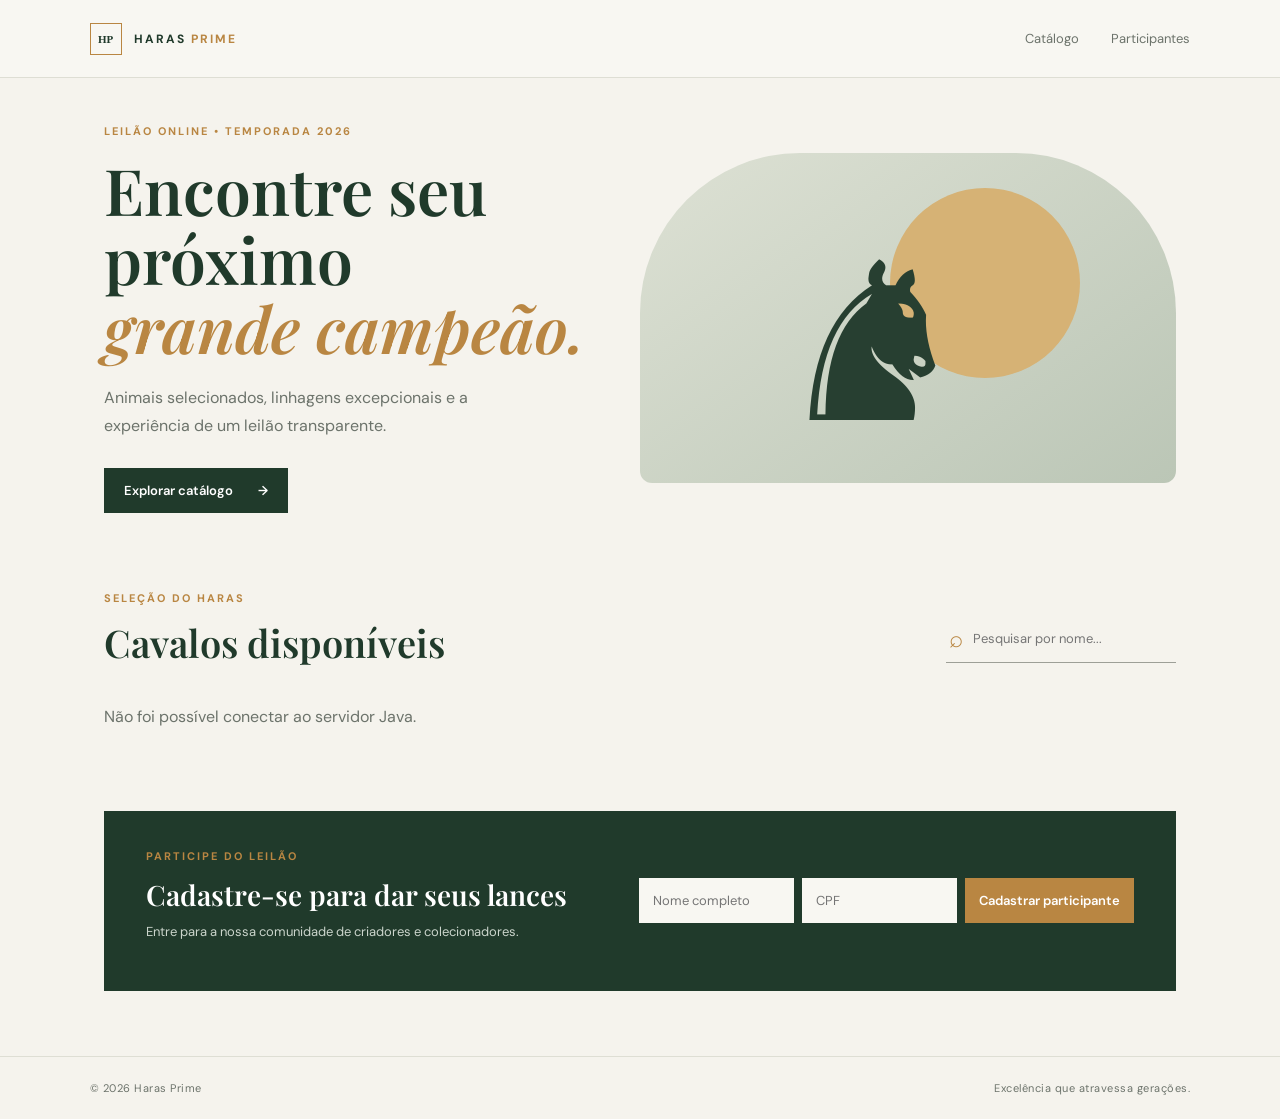
==== frontend/index.html @ 78c5e61d "Projeto inicial do sistema de leilao de cavalos" ====
<!doctype html>
<html lang="pt-BR">
<head><meta charset="UTF-8"><meta name="viewport" content="width=device-width, initial-scale=1"><title>Haras Prime | Leilão de Cavalos</title><link rel="stylesheet" href="style.css"></head>
<body>
<header class="topbar"><a class="brand" href="/"><span class="brand-mark">HP</span><span>HARAS <b>PRIME</b></span></a><nav><a href="#catalogo">Catálogo</a><a href="#participantes">Participantes</a></nav></header>
<main><section class="hero"><div><p class="eyebrow">LEILÃO ONLINE • TEMPORADA 2026</p><h1>Encontre seu próximo<br><em>grande campeão.</em></h1><p class="intro">Animais selecionados, linhagens excepcionais e a experiência de um leilão transparente.</p><a class="button primary" href="#catalogo">Explorar catálogo <span>→</span></a></div><div class="hero-art"><div class="sun"></div><div class="horse">♞</div></div></section>
<section id="catalogo" class="section"><div class="section-heading"><div><p class="eyebrow">SELEÇÃO DO HARAS</p><h2>Cavalos disponíveis</h2></div><div class="search"><span>⌕</span><input id="busca" placeholder="Pesquisar por nome..."></div></div><div id="cavalos" class="grid"><p class="loading">Carregando catálogo...</p></div></section>
<section id="participantes" class="register"><div><p class="eyebrow">PARTICIPE DO LEILÃO</p><h2>Cadastre-se para dar seus lances</h2><p>Entre para a nossa comunidade de criadores e colecionadores.</p></div><form id="form-participante"><input name="nome" placeholder="Nome completo" required><input name="cpf" placeholder="CPF" required><button class="button primary">Cadastrar participante</button></form></section></main>
<footer><span>© 2026 Haras Prime</span><span>Excelência que atravessa gerações.</span></footer><div id="toast" class="toast"></div><script src="script.js"></script></body></html>
---- frontend/style.css ----
@import url('https://fonts.googleapis.com/css2?family=DM+Sans:wght@400;500;600;700&family=Playfair+Display:ital,wght@0,600;0,700;1,600&display=swap');
:root{--ink:#20251f;--muted:#6c736b;--cream:#f5f3ed;--green:#203a2b;--gold:#b98642;--line:#deded4}*{box-sizing:border-box}html{scroll-behavior:smooth}body{margin:0;background:var(--cream);color:var(--ink);font-family:'DM Sans',sans-serif}.topbar{height:78px;display:flex;align-items:center;justify-content:space-between;padding:0 7vw;border-bottom:1px solid var(--line);background:#f8f7f2}.brand{display:flex;align-items:center;gap:12px;color:var(--green);font-size:12px;letter-spacing:2px;text-decoration:none;font-weight:700}.brand b{color:var(--gold)}.brand-mark{border:1px solid var(--gold);width:32px;height:32px;display:grid;place-items:center;font-family:serif;letter-spacing:0;font-size:11px}nav{display:flex;gap:32px}nav a{color:var(--muted);text-decoration:none;font-size:13px}nav a:hover{color:var(--gold)}main{max-width:1200px;margin:auto}.hero{min-height:430px;display:grid;grid-template-columns:1fr 1fr;align-items:center;padding:46px 5vw 20px;overflow:hidden}.eyebrow{color:var(--gold);font-size:11px;font-weight:700;letter-spacing:2px;margin:0 0 17px}.hero h1,h2{font-family:'Playfair Display',serif;font-weight:600;line-height:1.08;margin:0}.hero h1{font-size:clamp(42px,5vw,72px);color:var(--green)}.hero h1 em{color:var(--gold)}.intro{color:var(--muted);line-height:1.7;max-width:420px;margin:22px 0 29px}.button{border:0;padding:14px 20px;cursor:pointer;font:600 13px 'DM Sans';text-decoration:none;display:inline-flex;gap:25px;align-items:center}.primary{background:var(--green);color:#fff}.primary:hover{background:#2c503b}.hero-art{height:330px;position:relative;background:linear-gradient(145deg,#dde1d4,#bbc6b6);border-radius:160px 160px 12px 12px;overflow:hidden}.sun{width:190px;height:190px;border-radius:50%;background:#d6b275;position:absolute;top:35px;right:18%}.horse{position:absolute;bottom:10px;left:25%;font-size:220px;color:#273f31;transform:scaleX(-1);font-family:Georgia}.section{padding:58px 5vw}.section-heading{display:flex;justify-content:space-between;align-items:end;margin-bottom:27px}.section h2{font-size:38px;color:var(--green)}.search{border-bottom:1px solid #9d9f97;padding:8px 3px;display:flex;gap:8px;width:230px}.search span{font-size:24px;color:var(--gold)}.search input{border:0;background:transparent;outline:0;width:100%;font:13px 'DM Sans'}.grid{display:grid;grid-template-columns:repeat(3,1fr);gap:18px}.card{background:#fff;border:1px solid var(--line);padding:18px;transition:.2s}.card:hover{transform:translateY(-4px);box-shadow:0 8px 25px #273f3112}.card-image{height:155px;background:linear-gradient(140deg,#dce3d9,#a9b8a8);display:grid;place-items:center;font-size:100px;color:var(--green);font-family:Georgia}.card h3{margin:17px 0 5px;font:600 22px 'Playfair Display';color:var(--green)}.meta{font-size:12px;color:var(--muted);margin:0 0 15px}.price{font-size:18px;color:var(--gold);font-weight:700}.card-bottom{display:flex;align-items:center;justify-content:space-between;border-top:1px solid var(--line);padding-top:15px;margin-top:18px}.small{padding:10px 14px;font-size:12px}.status{font-size:10px;color:#47704e;font-weight:700;text-transform:uppercase;letter-spacing:1px}.status.closed{color:#a45b48}.register{margin:10px 5vw 65px;padding:38px 42px;background:var(--green);color:#fff;display:flex;justify-content:space-between;gap:30px;align-items:center}.register h2{font-size:28px}.register p:not(.eyebrow){color:#cbd5cc;font-size:13px}.register form{display:flex;gap:8px;flex-wrap:wrap;justify-content:end}.register input{padding:14px;border:0;background:#f8f7f2;outline:0;font:13px 'DM Sans';width:155px}.register .button{padding:14px;background:var(--gold)}footer{padding:24px 7vw;border-top:1px solid var(--line);display:flex;justify-content:space-between;color:var(--muted);font-size:11px;letter-spacing:.5px}.loading{color:var(--muted)}.toast{position:fixed;right:24px;bottom:24px;background:var(--green);color:#fff;padding:15px 18px;opacity:0;transform:translateY(15px);transition:.25s;pointer-events:none;font-size:13px}.toast.show{opacity:1;transform:none}@media(max-width:750px){.topbar{padding:0 5vw}.hero{grid-template-columns:1fr;padding:45px 7vw}.hero-art{display:none}.section-heading{display:block}.search{margin-top:20px;width:100%}.grid{grid-template-columns:1fr}.register{margin:10px 5vw 50px;display:block;padding:28px}.register form{margin-top:22px;justify-content:start}.register input{width:100%}.register .button{width:100%;justify-content:center}footer{display:block}footer span{display:block;margin:5px 0}}

.modal-backdrop{position:fixed;inset:0;background:#18241dcc;display:grid;place-items:center;padding:20px;z-index:10}.modal-card{position:relative;background:#f8f7f2;width:min(480px,100%);max-height:90vh;overflow:auto;padding:32px;box-shadow:0 20px 60px #0005}.modal-close{position:absolute;right:15px;top:10px;border:0;background:none;font-size:28px;color:var(--muted);cursor:pointer}.modal-card h2{font-size:34px;color:var(--green)}.modal-meta{color:var(--muted);font-size:13px}.modal-current{display:flex;justify-content:space-between;align-items:center;border-block:1px solid var(--line);padding:18px 0;margin:22px 0}.modal-current span{color:var(--muted);font-size:12px}.modal-current strong{font-size:24px;color:var(--gold)}#form-lance{display:grid;gap:13px}#form-lance label{display:grid;gap:7px;color:var(--muted);font-size:12px}#form-lance input,#form-lance select{width:100%;padding:13px;border:1px solid var(--line);background:#fff;outline:0;font:13px 'DM Sans'}#form-lance .button{justify-content:center;margin-top:5px}.history{border-top:1px solid var(--line);margin-top:25px;padding-top:18px}.history h3{font:600 18px 'Playfair Display';color:var(--green);margin:0 0 10px}.history ul{list-style:none;padding:0;margin:0}.history li{display:flex;justify-content:space-between;padding:8px 0;border-bottom:1px solid #e9e8e1;color:var(--muted);font-size:12px}.history li strong{color:var(--ink)}.closed-note{background:#f1ded7;color:#8f4c3b;padding:13px;font-size:13px}
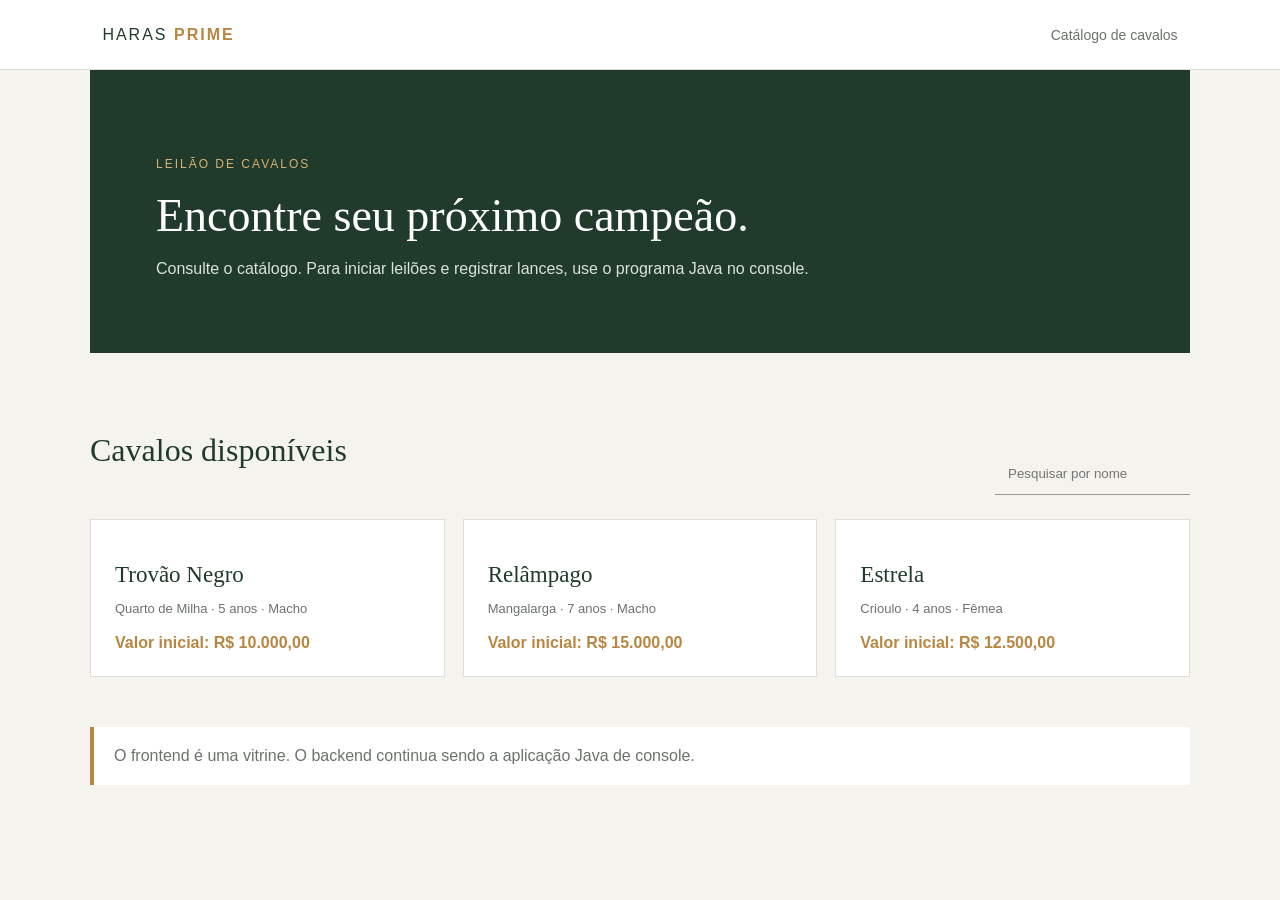
==== commit ee2de1e8: "Simplifica projeto para aplicacao Java de console" ====
--- a/frontend/index.html
+++ b/frontend/index.html
@@ -1,9 +1,4 @@
 <!doctype html>
 <html lang="pt-BR">
-<head><meta charset="UTF-8"><meta name="viewport" content="width=device-width, initial-scale=1"><title>Haras Prime | Leilão de Cavalos</title><link rel="stylesheet" href="style.css"></head>
-<body>
-<header class="topbar"><a class="brand" href="/"><span class="brand-mark">HP</span><span>HARAS <b>PRIME</b></span></a><nav><a href="#catalogo">Catálogo</a><a href="#participantes">Participantes</a></nav></header>
-<main><section class="hero"><div><p class="eyebrow">LEILÃO ONLINE • TEMPORADA 2026</p><h1>Encontre seu próximo<br><em>grande campeão.</em></h1><p class="intro">Animais selecionados, linhagens excepcionais e a experiência de um leilão transparente.</p><a class="button primary" href="#catalogo">Explorar catálogo <span>→</span></a></div><div class="hero-art"><div class="sun"></div><div class="horse">♞</div></div></section>
-<section id="catalogo" class="section"><div class="section-heading"><div><p class="eyebrow">SELEÇÃO DO HARAS</p><h2>Cavalos disponíveis</h2></div><div class="search"><span>⌕</span><input id="busca" placeholder="Pesquisar por nome..."></div></div><div id="cavalos" class="grid"><p class="loading">Carregando catálogo...</p></div></section>
-<section id="participantes" class="register"><div><p class="eyebrow">PARTICIPE DO LEILÃO</p><h2>Cadastre-se para dar seus lances</h2><p>Entre para a nossa comunidade de criadores e colecionadores.</p></div><form id="form-participante"><input name="nome" placeholder="Nome completo" required><input name="cpf" placeholder="CPF" required><button class="button primary">Cadastrar participante</button></form></section></main>
-<footer><span>© 2026 Haras Prime</span><span>Excelência que atravessa gerações.</span></footer><div id="toast" class="toast"></div><script src="script.js"></script></body></html>
+<head><meta charset="UTF-8"><meta name="viewport" content="width=device-width, initial-scale=1"><title>Haras Prime | Catálogo</title><link rel="stylesheet" href="style.css"></head>
+<body><header><a class="logo" href=".">HARAS <strong>PRIME</strong></a><span>Catálogo de cavalos</span></header><main><section class="hero"><p>LEILÃO DE CAVALOS</p><h1>Encontre seu próximo campeão.</h1><span>Consulte o catálogo. Para iniciar leilões e registrar lances, use o programa Java no console.</span></section><section><div class="heading"><h2>Cavalos disponíveis</h2><input id="busca" placeholder="Pesquisar por nome"></div><div id="catalogo" class="grid"></div></section><aside>O frontend é uma vitrine. O backend continua sendo a aplicação Java de console.</aside></main><script src="script.js"></script></body></html>
--- a/frontend/style.css
+++ b/frontend/style.css
@@ -1,4 +1 @@
-@import url('https://fonts.googleapis.com/css2?family=DM+Sans:wght@400;500;600;700&family=Playfair+Display:ital,wght@0,600;0,700;1,600&display=swap');
-:root{--ink:#20251f;--muted:#6c736b;--cream:#f5f3ed;--green:#203a2b;--gold:#b98642;--line:#deded4}*{box-sizing:border-box}html{scroll-behavior:smooth}body{margin:0;background:var(--cream);color:var(--ink);font-family:'DM Sans',sans-serif}.topbar{height:78px;display:flex;align-items:center;justify-content:space-between;padding:0 7vw;border-bottom:1px solid var(--line);background:#f8f7f2}.brand{display:flex;align-items:center;gap:12px;color:var(--green);font-size:12px;letter-spacing:2px;text-decoration:none;font-weight:700}.brand b{color:var(--gold)}.brand-mark{border:1px solid var(--gold);width:32px;height:32px;display:grid;place-items:center;font-family:serif;letter-spacing:0;font-size:11px}nav{display:flex;gap:32px}nav a{color:var(--muted);text-decoration:none;font-size:13px}nav a:hover{color:var(--gold)}main{max-width:1200px;margin:auto}.hero{min-height:430px;display:grid;grid-template-columns:1fr 1fr;align-items:center;padding:46px 5vw 20px;overflow:hidden}.eyebrow{color:var(--gold);font-size:11px;font-weight:700;letter-spacing:2px;margin:0 0 17px}.hero h1,h2{font-family:'Playfair Display',serif;font-weight:600;line-height:1.08;margin:0}.hero h1{font-size:clamp(42px,5vw,72px);color:var(--green)}.hero h1 em{color:var(--gold)}.intro{color:var(--muted);line-height:1.7;max-width:420px;margin:22px 0 29px}.button{border:0;padding:14px 20px;cursor:pointer;font:600 13px 'DM Sans';text-decoration:none;display:inline-flex;gap:25px;align-items:center}.primary{background:var(--green);color:#fff}.primary:hover{background:#2c503b}.hero-art{height:330px;position:relative;background:linear-gradient(145deg,#dde1d4,#bbc6b6);border-radius:160px 160px 12px 12px;overflow:hidden}.sun{width:190px;height:190px;border-radius:50%;background:#d6b275;position:absolute;top:35px;right:18%}.horse{position:absolute;bottom:10px;left:25%;font-size:220px;color:#273f31;transform:scaleX(-1);font-family:Georgia}.section{padding:58px 5vw}.section-heading{display:flex;justify-content:space-between;align-items:end;margin-bottom:27px}.section h2{font-size:38px;color:var(--green)}.search{border-bottom:1px solid #9d9f97;padding:8px 3px;display:flex;gap:8px;width:230px}.search span{font-size:24px;color:var(--gold)}.search input{border:0;background:transparent;outline:0;width:100%;font:13px 'DM Sans'}.grid{display:grid;grid-template-columns:repeat(3,1fr);gap:18px}.card{background:#fff;border:1px solid var(--line);padding:18px;transition:.2s}.card:hover{transform:translateY(-4px);box-shadow:0 8px 25px #273f3112}.card-image{height:155px;background:linear-gradient(140deg,#dce3d9,#a9b8a8);display:grid;place-items:center;font-size:100px;color:var(--green);font-family:Georgia}.card h3{margin:17px 0 5px;font:600 22px 'Playfair Display';color:var(--green)}.meta{font-size:12px;color:var(--muted);margin:0 0 15px}.price{font-size:18px;color:var(--gold);font-weight:700}.card-bottom{display:flex;align-items:center;justify-content:space-between;border-top:1px solid var(--line);padding-top:15px;margin-top:18px}.small{padding:10px 14px;font-size:12px}.status{font-size:10px;color:#47704e;font-weight:700;text-transform:uppercase;letter-spacing:1px}.status.closed{color:#a45b48}.register{margin:10px 5vw 65px;padding:38px 42px;background:var(--green);color:#fff;display:flex;justify-content:space-between;gap:30px;align-items:center}.register h2{font-size:28px}.register p:not(.eyebrow){color:#cbd5cc;font-size:13px}.register form{display:flex;gap:8px;flex-wrap:wrap;justify-content:end}.register input{padding:14px;border:0;background:#f8f7f2;outline:0;font:13px 'DM Sans';width:155px}.register .button{padding:14px;background:var(--gold)}footer{padding:24px 7vw;border-top:1px solid var(--line);display:flex;justify-content:space-between;color:var(--muted);font-size:11px;letter-spacing:.5px}.loading{color:var(--muted)}.toast{position:fixed;right:24px;bottom:24px;background:var(--green);color:#fff;padding:15px 18px;opacity:0;transform:translateY(15px);transition:.25s;pointer-events:none;font-size:13px}.toast.show{opacity:1;transform:none}@media(max-width:750px){.topbar{padding:0 5vw}.hero{grid-template-columns:1fr;padding:45px 7vw}.hero-art{display:none}.section-heading{display:block}.search{margin-top:20px;width:100%}.grid{grid-template-columns:1fr}.register{margin:10px 5vw 50px;display:block;padding:28px}.register form{margin-top:22px;justify-content:start}.register input{width:100%}.register .button{width:100%;justify-content:center}footer{display:block}footer span{display:block;margin:5px 0}}
-
-.modal-backdrop{position:fixed;inset:0;background:#18241dcc;display:grid;place-items:center;padding:20px;z-index:10}.modal-card{position:relative;background:#f8f7f2;width:min(480px,100%);max-height:90vh;overflow:auto;padding:32px;box-shadow:0 20px 60px #0005}.modal-close{position:absolute;right:15px;top:10px;border:0;background:none;font-size:28px;color:var(--muted);cursor:pointer}.modal-card h2{font-size:34px;color:var(--green)}.modal-meta{color:var(--muted);font-size:13px}.modal-current{display:flex;justify-content:space-between;align-items:center;border-block:1px solid var(--line);padding:18px 0;margin:22px 0}.modal-current span{color:var(--muted);font-size:12px}.modal-current strong{font-size:24px;color:var(--gold)}#form-lance{display:grid;gap:13px}#form-lance label{display:grid;gap:7px;color:var(--muted);font-size:12px}#form-lance input,#form-lance select{width:100%;padding:13px;border:1px solid var(--line);background:#fff;outline:0;font:13px 'DM Sans'}#form-lance .button{justify-content:center;margin-top:5px}.history{border-top:1px solid var(--line);margin-top:25px;padding-top:18px}.history h3{font:600 18px 'Playfair Display';color:var(--green);margin:0 0 10px}.history ul{list-style:none;padding:0;margin:0}.history li{display:flex;justify-content:space-between;padding:8px 0;border-bottom:1px solid #e9e8e1;color:var(--muted);font-size:12px}.history li strong{color:var(--ink)}.closed-note{background:#f1ded7;color:#8f4c3b;padding:13px;font-size:13px}
+:root{font-family:Arial,sans-serif;color:#20251f;background:#f5f3ed}*{box-sizing:border-box}body{margin:0}header{height:70px;padding:0 8%;display:flex;align-items:center;justify-content:space-between;border-bottom:1px solid #ddd;background:#fff}.logo{color:#203a2b;text-decoration:none;letter-spacing:2px}.logo strong{color:#b98642}header span{color:#6c736b;font-size:14px}main{max-width:1100px;margin:auto}.hero{padding:75px 6%;background:#203a2b;color:white}.hero p{color:#d6b275;letter-spacing:2px;font-size:12px}.hero h1{font:46px Georgia;margin:18px 0}.hero span{color:#dbe3dc}.heading{display:flex;align-items:end;justify-content:space-between;margin:52px 0 24px}h2{font:32px Georgia;color:#203a2b}input{padding:13px;border:0;border-bottom:1px solid #999;background:transparent;outline:0}.grid{display:grid;grid-template-columns:repeat(3,1fr);gap:18px}.card{background:#fff;border:1px solid #deded4;padding:24px}.card h3{font:23px Georgia;color:#203a2b;margin:18px 0 8px}.card p{color:#6c736b;font-size:13px}.price{color:#b98642;font-weight:bold;margin-top:18px}aside{margin:50px 0;padding:20px;background:#fff;border-left:4px solid #b98642;color:#6c736b}@media(max-width:700px){.grid{grid-template-columns:1fr}.heading{display:block}.heading input{width:100%}.hero h1{font-size:36px}}
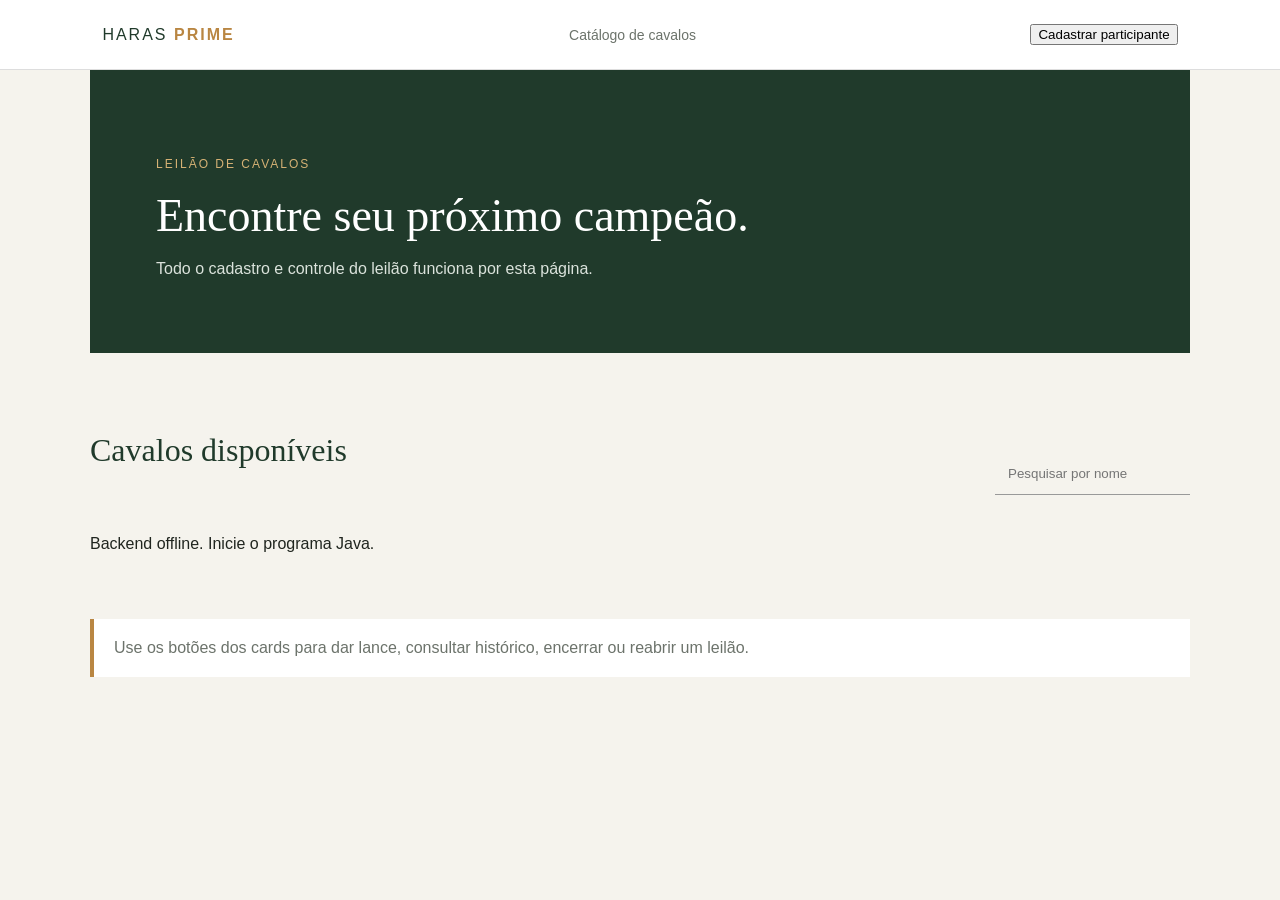
==== commit 506a4307: "Disponibiliza todas as funcoes pelo frontend" ====
--- a/frontend/index.html
+++ b/frontend/index.html
@@ -1,4 +1,4 @@
 <!doctype html>
 <html lang="pt-BR">
 <head><meta charset="UTF-8"><meta name="viewport" content="width=device-width, initial-scale=1"><title>Haras Prime | Catálogo</title><link rel="stylesheet" href="style.css"></head>
-<body><header><a class="logo" href=".">HARAS <strong>PRIME</strong></a><span>Catálogo de cavalos</span></header><main><section class="hero"><p>LEILÃO DE CAVALOS</p><h1>Encontre seu próximo campeão.</h1><span>Consulte o catálogo. Para iniciar leilões e registrar lances, use o programa Java no console.</span></section><section><div class="heading"><h2>Cavalos disponíveis</h2><input id="busca" placeholder="Pesquisar por nome"></div><div id="catalogo" class="grid"></div></section><aside>O frontend é uma vitrine. O backend continua sendo a aplicação Java de console.</aside></main><script src="script.js"></script></body></html>
+<body><header><a class="logo" href=".">HARAS <strong>PRIME</strong></a><span>Catálogo de cavalos</span><button id="cadastrar">Cadastrar participante</button></header><main><section class="hero"><p>LEILÃO DE CAVALOS</p><h1>Encontre seu próximo campeão.</h1><span>Todo o cadastro e controle do leilão funciona por esta página.</span></section><section><div class="heading"><h2>Cavalos disponíveis</h2><input id="busca" placeholder="Pesquisar por nome"></div><div id="catalogo" class="grid"></div></section><aside>Use os botões dos cards para dar lance, consultar histórico, encerrar ou reabrir um leilão.</aside></main><script src="script.js"></script></body></html>
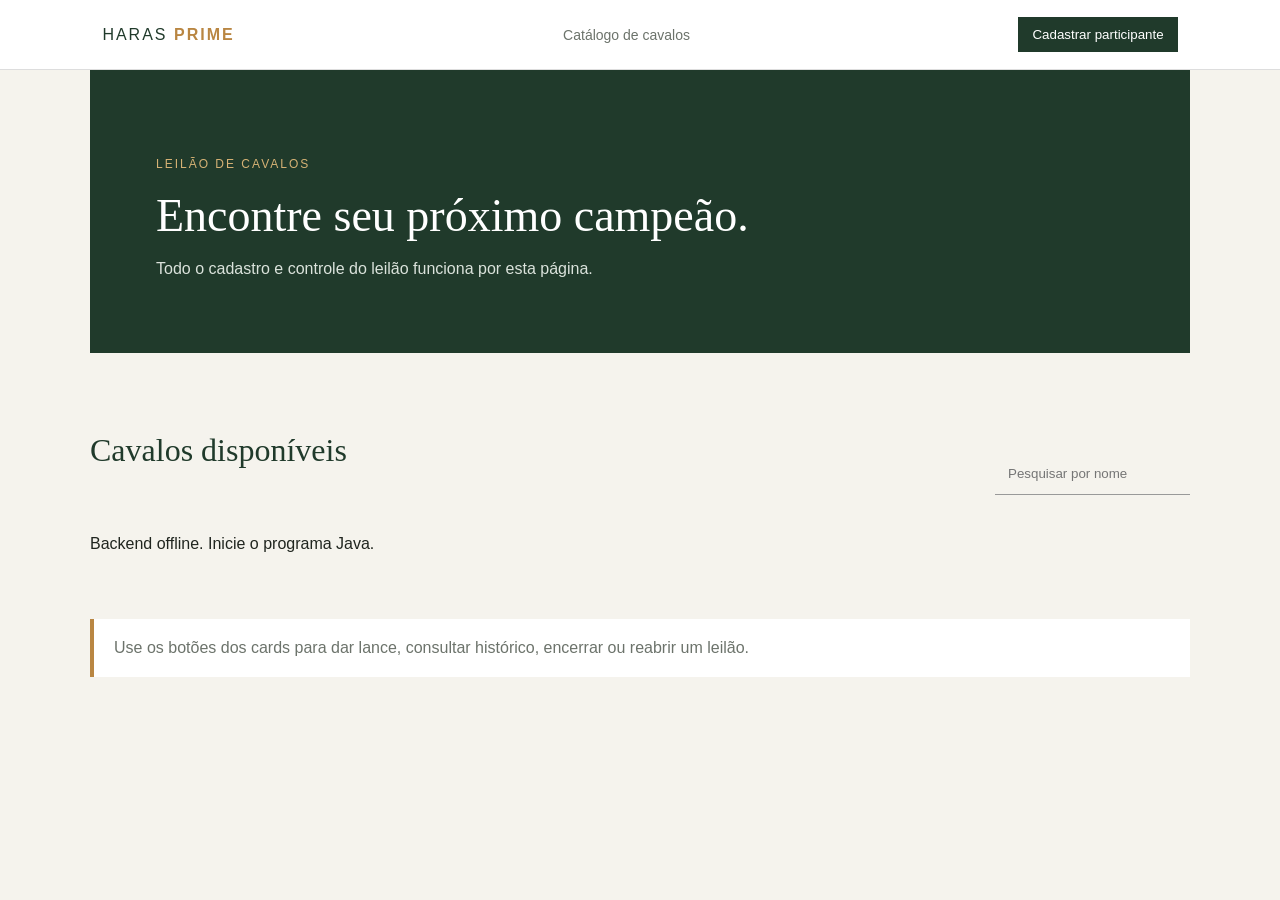
==== commit fd7bae20: "Substitui prompt por formulario de cadastro" ====
--- a/frontend/index.html
+++ b/frontend/index.html
@@ -1,4 +1,4 @@
 <!doctype html>
 <html lang="pt-BR">
 <head><meta charset="UTF-8"><meta name="viewport" content="width=device-width, initial-scale=1"><title>Haras Prime | Catálogo</title><link rel="stylesheet" href="style.css"></head>
-<body><header><a class="logo" href=".">HARAS <strong>PRIME</strong></a><span>Catálogo de cavalos</span><button id="cadastrar">Cadastrar participante</button></header><main><section class="hero"><p>LEILÃO DE CAVALOS</p><h1>Encontre seu próximo campeão.</h1><span>Todo o cadastro e controle do leilão funciona por esta página.</span></section><section><div class="heading"><h2>Cavalos disponíveis</h2><input id="busca" placeholder="Pesquisar por nome"></div><div id="catalogo" class="grid"></div></section><aside>Use os botões dos cards para dar lance, consultar histórico, encerrar ou reabrir um leilão.</aside></main><script src="script.js"></script></body></html>
+<body><header><a class="logo" href=".">HARAS <strong>PRIME</strong></a><span>Catálogo de cavalos</span><button id="cadastrar" type="button">Cadastrar participante</button></header><main><section class="hero"><p>LEILÃO DE CAVALOS</p><h1>Encontre seu próximo campeão.</h1><span>Todo o cadastro e controle do leilão funciona por esta página.</span></section><section id="cadastro" class="cadastro" hidden><h2>Novo participante</h2><form id="form-cadastro"><input name="nome" maxlength="120" placeholder="Nome completo" required><input name="cpf" maxlength="14" placeholder="CPF (11 dígitos)" required><button type="submit">Salvar participante</button><button id="cancelar" type="button">Cancelar</button></form><p id="mensagem" aria-live="polite"></p></section><section><div class="heading"><h2>Cavalos disponíveis</h2><input id="busca" placeholder="Pesquisar por nome"></div><div id="catalogo" class="grid"></div></section><aside>Use os botões dos cards para dar lance, consultar histórico, encerrar ou reabrir um leilão.</aside></main><script src="script.js"></script></body></html>
--- a/frontend/style.css
+++ b/frontend/style.css
@@ -1 +1 @@
-:root{font-family:Arial,sans-serif;color:#20251f;background:#f5f3ed}*{box-sizing:border-box}body{margin:0}header{height:70px;padding:0 8%;display:flex;align-items:center;justify-content:space-between;border-bottom:1px solid #ddd;background:#fff}.logo{color:#203a2b;text-decoration:none;letter-spacing:2px}.logo strong{color:#b98642}header span{color:#6c736b;font-size:14px}main{max-width:1100px;margin:auto}.hero{padding:75px 6%;background:#203a2b;color:white}.hero p{color:#d6b275;letter-spacing:2px;font-size:12px}.hero h1{font:46px Georgia;margin:18px 0}.hero span{color:#dbe3dc}.heading{display:flex;align-items:end;justify-content:space-between;margin:52px 0 24px}h2{font:32px Georgia;color:#203a2b}input{padding:13px;border:0;border-bottom:1px solid #999;background:transparent;outline:0}.grid{display:grid;grid-template-columns:repeat(3,1fr);gap:18px}.card{background:#fff;border:1px solid #deded4;padding:24px}.card h3{font:23px Georgia;color:#203a2b;margin:18px 0 8px}.card p{color:#6c736b;font-size:13px}.price{color:#b98642;font-weight:bold;margin-top:18px}aside{margin:50px 0;padding:20px;background:#fff;border-left:4px solid #b98642;color:#6c736b}@media(max-width:700px){.grid{grid-template-columns:1fr}.heading{display:block}.heading input{width:100%}.hero h1{font-size:36px}}
+:root{font-family:Arial,sans-serif;color:#20251f;background:#f5f3ed}*{box-sizing:border-box}body{margin:0}header{height:70px;padding:0 8%;display:flex;align-items:center;justify-content:space-between;border-bottom:1px solid #ddd;background:#fff}.logo{color:#203a2b;text-decoration:none;letter-spacing:2px}.logo strong{color:#b98642}header span{color:#6c736b;font-size:14px}button{padding:10px 14px;border:0;background:#203a2b;color:#fff;cursor:pointer}main{max-width:1100px;margin:auto}.hero{padding:75px 6%;background:#203a2b;color:white}.hero p{color:#d6b275;letter-spacing:2px;font-size:12px}.hero h1{font:46px Georgia;margin:18px 0}.hero span{color:#dbe3dc}.heading{display:flex;align-items:end;justify-content:space-between;margin:52px 0 24px}h2{font:32px Georgia;color:#203a2b}input{padding:13px;border:0;border-bottom:1px solid #999;background:transparent;outline:0}.cadastro{margin:30px 0;padding:24px;background:#fff}.cadastro form{display:flex;gap:10px;flex-wrap:wrap}.cadastro input{border:1px solid #ccc}.cadastro #cancelar{background:#777}.grid{display:grid;grid-template-columns:repeat(3,1fr);gap:18px}.card{background:#fff;border:1px solid #deded4;padding:24px}.card h3{font:23px Georgia;color:#203a2b;margin:18px 0 8px}.card p{color:#6c736b;font-size:13px}.price{color:#b98642;font-weight:bold;margin-top:18px}.card button{display:block;margin-top:14px}aside{margin:50px 0;padding:20px;background:#fff;border-left:4px solid #b98642;color:#6c736b}@media(max-width:700px){.grid{grid-template-columns:1fr}.heading{display:block}.heading input{width:100%}.hero h1{font-size:36px}}
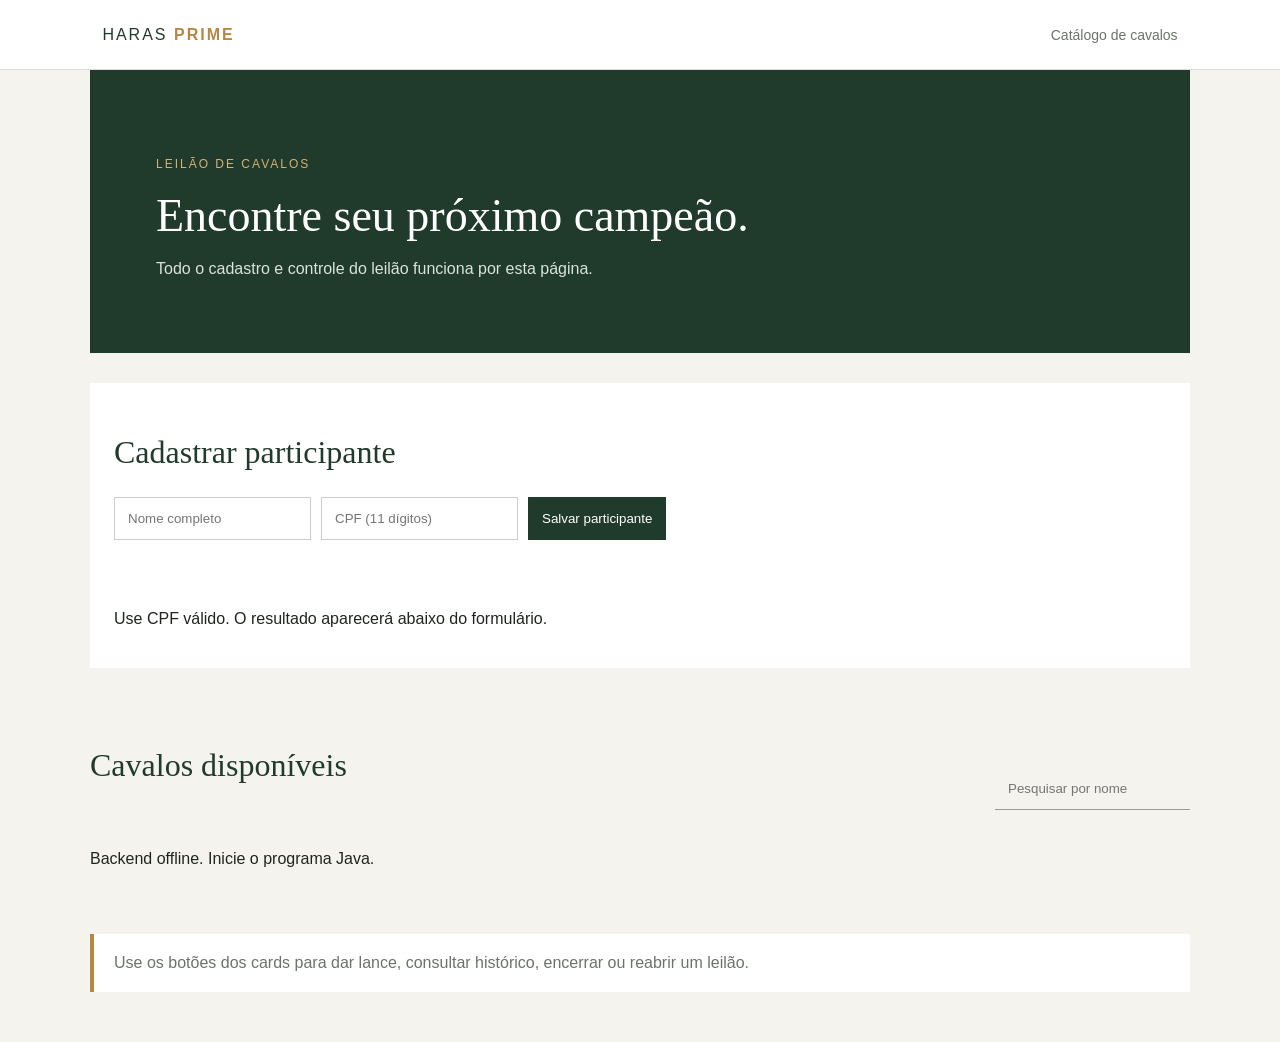
==== commit 214d2911: "Usa formulario HTML para cadastro" ====
--- a/frontend/index.html
+++ b/frontend/index.html
@@ -1,4 +1,4 @@
 <!doctype html>
 <html lang="pt-BR">
 <head><meta charset="UTF-8"><meta name="viewport" content="width=device-width, initial-scale=1"><title>Haras Prime | Catálogo</title><link rel="stylesheet" href="style.css"></head>
-<body><header><a class="logo" href=".">HARAS <strong>PRIME</strong></a><span>Catálogo de cavalos</span><button id="cadastrar" type="button">Cadastrar participante</button></header><main><section class="hero"><p>LEILÃO DE CAVALOS</p><h1>Encontre seu próximo campeão.</h1><span>Todo o cadastro e controle do leilão funciona por esta página.</span></section><section id="cadastro" class="cadastro" hidden><h2>Novo participante</h2><form id="form-cadastro"><input name="nome" maxlength="120" placeholder="Nome completo" required><input name="cpf" maxlength="14" placeholder="CPF (11 dígitos)" required><button type="submit">Salvar participante</button><button id="cancelar" type="button">Cancelar</button></form><p id="mensagem" aria-live="polite"></p></section><section><div class="heading"><h2>Cavalos disponíveis</h2><input id="busca" placeholder="Pesquisar por nome"></div><div id="catalogo" class="grid"></div></section><aside>Use os botões dos cards para dar lance, consultar histórico, encerrar ou reabrir um leilão.</aside></main><script src="script.js"></script></body></html>
+<body><header><a class="logo" href=".">HARAS <strong>PRIME</strong></a><span>Catálogo de cavalos</span></header><main><section class="hero"><p>LEILÃO DE CAVALOS</p><h1>Encontre seu próximo campeão.</h1><span>Todo o cadastro e controle do leilão funciona por esta página.</span></section><section id="cadastro" class="cadastro"><h2>Cadastrar participante</h2><form action="http://127.0.0.1:8080/api/participantes" method="post" target="resultado-cadastro"><input name="nome" maxlength="120" placeholder="Nome completo" required><input name="cpf" maxlength="14" placeholder="CPF (11 dígitos)" required><button type="submit">Salvar participante</button></form><iframe name="resultado-cadastro" title="Resultado do cadastro"></iframe><p>Use CPF válido. O resultado aparecerá abaixo do formulário.</p></section><section><div class="heading"><h2>Cavalos disponíveis</h2><input id="busca" placeholder="Pesquisar por nome"></div><div id="catalogo" class="grid"></div></section><aside>Use os botões dos cards para dar lance, consultar histórico, encerrar ou reabrir um leilão.</aside></main><script src="script.js"></script></body></html>
--- a/frontend/style.css
+++ b/frontend/style.css
@@ -1 +1 @@
-:root{font-family:Arial,sans-serif;color:#20251f;background:#f5f3ed}*{box-sizing:border-box}body{margin:0}header{height:70px;padding:0 8%;display:flex;align-items:center;justify-content:space-between;border-bottom:1px solid #ddd;background:#fff}.logo{color:#203a2b;text-decoration:none;letter-spacing:2px}.logo strong{color:#b98642}header span{color:#6c736b;font-size:14px}button{padding:10px 14px;border:0;background:#203a2b;color:#fff;cursor:pointer}main{max-width:1100px;margin:auto}.hero{padding:75px 6%;background:#203a2b;color:white}.hero p{color:#d6b275;letter-spacing:2px;font-size:12px}.hero h1{font:46px Georgia;margin:18px 0}.hero span{color:#dbe3dc}.heading{display:flex;align-items:end;justify-content:space-between;margin:52px 0 24px}h2{font:32px Georgia;color:#203a2b}input{padding:13px;border:0;border-bottom:1px solid #999;background:transparent;outline:0}.cadastro{margin:30px 0;padding:24px;background:#fff}.cadastro form{display:flex;gap:10px;flex-wrap:wrap}.cadastro input{border:1px solid #ccc}.cadastro #cancelar{background:#777}.grid{display:grid;grid-template-columns:repeat(3,1fr);gap:18px}.card{background:#fff;border:1px solid #deded4;padding:24px}.card h3{font:23px Georgia;color:#203a2b;margin:18px 0 8px}.card p{color:#6c736b;font-size:13px}.price{color:#b98642;font-weight:bold;margin-top:18px}.card button{display:block;margin-top:14px}aside{margin:50px 0;padding:20px;background:#fff;border-left:4px solid #b98642;color:#6c736b}@media(max-width:700px){.grid{grid-template-columns:1fr}.heading{display:block}.heading input{width:100%}.hero h1{font-size:36px}}
+:root{font-family:Arial,sans-serif;color:#20251f;background:#f5f3ed}*{box-sizing:border-box}body{margin:0}header{height:70px;padding:0 8%;display:flex;align-items:center;justify-content:space-between;border-bottom:1px solid #ddd;background:#fff}.logo{color:#203a2b;text-decoration:none;letter-spacing:2px}.logo strong{color:#b98642}header span{color:#6c736b;font-size:14px}button{padding:10px 14px;border:0;background:#203a2b;color:#fff;cursor:pointer}main{max-width:1100px;margin:auto}.hero{padding:75px 6%;background:#203a2b;color:white}.hero p{color:#d6b275;letter-spacing:2px;font-size:12px}.hero h1{font:46px Georgia;margin:18px 0}.hero span{color:#dbe3dc}.heading{display:flex;align-items:end;justify-content:space-between;margin:52px 0 24px}h2{font:32px Georgia;color:#203a2b}input{padding:13px;border:0;border-bottom:1px solid #999;background:transparent;outline:0}.cadastro{margin:30px 0;padding:24px;background:#fff}.cadastro form{display:flex;gap:10px;flex-wrap:wrap}.cadastro input{border:1px solid #ccc}.cadastro iframe{display:block;width:100%;height:42px;border:0;margin-top:12px}.grid{display:grid;grid-template-columns:repeat(3,1fr);gap:18px}.card{background:#fff;border:1px solid #deded4;padding:24px}.card h3{font:23px Georgia;color:#203a2b;margin:18px 0 8px}.card p{color:#6c736b;font-size:13px}.price{color:#b98642;font-weight:bold;margin-top:18px}.card button{display:block;margin-top:14px}aside{margin:50px 0;padding:20px;background:#fff;border-left:4px solid #b98642;color:#6c736b}@media(max-width:700px){.grid{grid-template-columns:1fr}.heading{display:block}.heading input{width:100%}.hero h1{font-size:36px}}
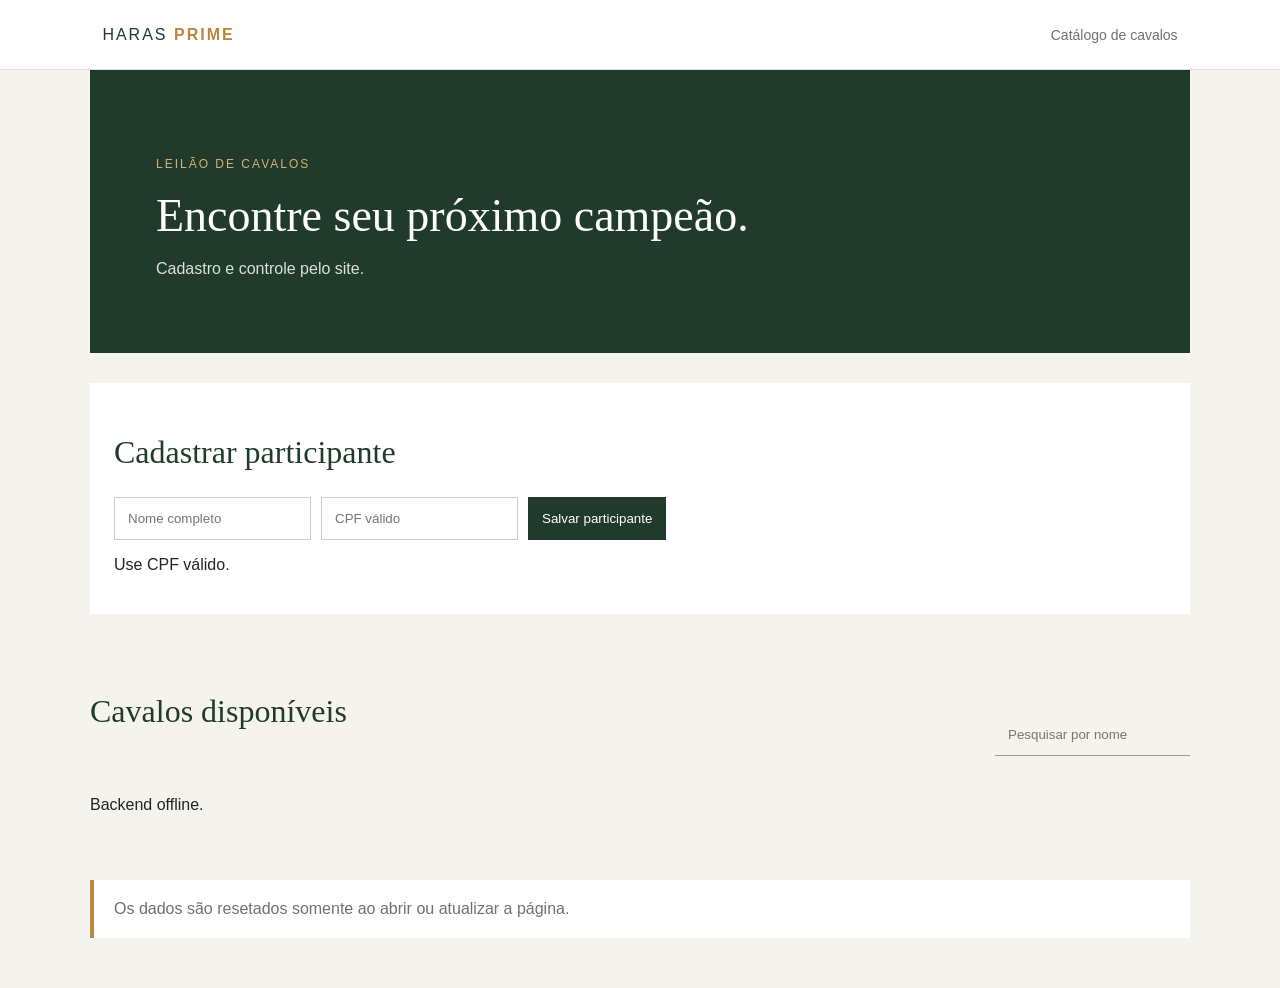
==== commit 9f95bfa5: "Corrige lances e cadastro pelo site" ====
--- a/frontend/index.html
+++ b/frontend/index.html
@@ -1,4 +1 @@
-<!doctype html>
-<html lang="pt-BR">
-<head><meta charset="UTF-8"><meta name="viewport" content="width=device-width, initial-scale=1"><title>Haras Prime | Catálogo</title><link rel="stylesheet" href="style.css"></head>
-<body><header><a class="logo" href=".">HARAS <strong>PRIME</strong></a><span>Catálogo de cavalos</span></header><main><section class="hero"><p>LEILÃO DE CAVALOS</p><h1>Encontre seu próximo campeão.</h1><span>Todo o cadastro e controle do leilão funciona por esta página.</span></section><section id="cadastro" class="cadastro"><h2>Cadastrar participante</h2><form action="http://127.0.0.1:8080/api/participantes" method="post" target="resultado-cadastro"><input name="nome" maxlength="120" placeholder="Nome completo" required><input name="cpf" maxlength="14" placeholder="CPF (11 dígitos)" required><button type="submit">Salvar participante</button></form><iframe name="resultado-cadastro" title="Resultado do cadastro"></iframe><p>Use CPF válido. O resultado aparecerá abaixo do formulário.</p></section><section><div class="heading"><h2>Cavalos disponíveis</h2><input id="busca" placeholder="Pesquisar por nome"></div><div id="catalogo" class="grid"></div></section><aside>Use os botões dos cards para dar lance, consultar histórico, encerrar ou reabrir um leilão.</aside></main><script src="script.js"></script></body></html>
+<!doctype html><html lang="pt-BR"><head><meta charset="UTF-8"><meta name="viewport" content="width=device-width,initial-scale=1"><title>Haras Prime</title><link rel="stylesheet" href="style.css"></head><body><header><a class="logo" href=".">HARAS <strong>PRIME</strong></a><span>Catálogo de cavalos</span></header><main><section class="hero"><p>LEILÃO DE CAVALOS</p><h1>Encontre seu próximo campeão.</h1><span>Cadastro e controle pelo site.</span></section><section id="cadastro" class="cadastro"><h2>Cadastrar participante</h2><form id="form-cadastro"><input name="nome" maxlength="120" placeholder="Nome completo" required><input name="cpf" maxlength="14" placeholder="CPF válido" required><button type="submit">Salvar participante</button></form><p id="mensagem">Use CPF válido.</p></section><section><div class="heading"><h2>Cavalos disponíveis</h2><input id="busca" placeholder="Pesquisar por nome"></div><div id="catalogo" class="grid"></div></section><aside>Os dados são resetados somente ao abrir ou atualizar a página.</aside></main><script src="script.js"></script></body></html>
